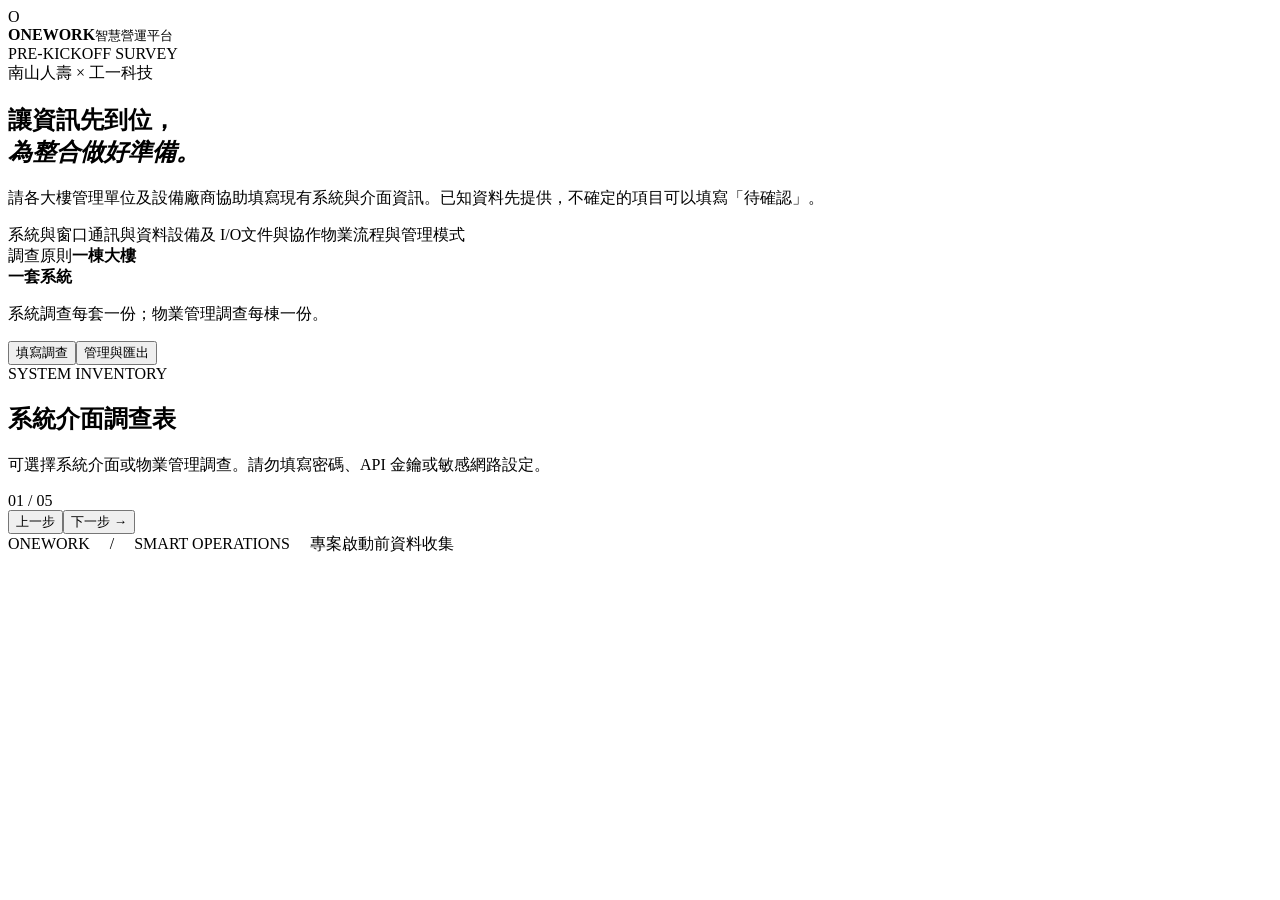
==== public/index.html @ ae4bbdbb "Add inventory survey application" ====
<!doctype html><html lang="zh-Hant"><head><meta charset="utf-8"><meta name="viewport" content="width=device-width,initial-scale=1"><title>南山智慧營運｜系統盤點</title><link rel="stylesheet" href="/style.css"><script defer src="/app.js"></script></head><body><header><div class="brand"><span class="logo">O</span><div><strong>ONEWORK</strong><small>智慧營運平台</small></div></div><span class="badge">PRE-KICKOFF SURVEY</span></header><main><section class="hero"><div><div class="eyebrow">南山人壽 × 工一科技</div><h1>讓資訊先到位，<br><em>為整合做好準備。</em></h1><p>請各大樓管理單位及設備廠商協助填寫現有系統與介面資訊。已知資料先提供，不確定的項目可以填寫「待確認」。</p><div class="chips"><span>系統與窗口</span><span>通訊與資料</span><span>設備及 I/O</span><span>文件與協作</span><span>物業流程與管理模式</span></div></div><aside><span>調查原則</span><strong>一棟大樓<br>一套系統</strong><p>系統調查每套一份；物業管理調查每棟一份。</p></aside></section><nav><button class="active" data-view="survey">填寫調查</button><button data-view="admin">管理與匯出</button></nav><section id="survey"><div class="intro"><div><div class="eyebrow">SYSTEM INVENTORY</div><h2>系統介面調查表</h2><p>可選擇系統介面或物業管理調查。請勿填寫密碼、API 金鑰或敏感網路設定。</p></div><div class="counter"><span id="counter">01</span> / <span id="totalSteps">05</span></div></div><div class="progress"><div id="bar"></div></div><form id="form"><div id="fields"></div><div class="actions"><button type="button" class="secondary" id="back">上一步</button><button type="button" class="primary" id="next">下一步 →</button><button type="submit" class="primary" id="submit" hidden>送出調查</button></div></form><div id="success" class="success" hidden><h2>感謝您的協助</h2><p>資料已送出，工一團隊將依收集結果進行後續整理與技術對接。</p><button class="primary" id="again">填寫另一套系統</button></div></section><section id="admin" hidden><div class="intro"><div><div class="eyebrow">RESPONSE CENTER</div><h2>填答結果</h2><p>管理人員輸入管理密碼後，方可檢視或匯出資料。</p></div></div><div class="adminbar"><input id="adminToken" type="password" placeholder="管理密碼" autocomplete="off"><button id="load" class="primary">查詢結果</button><button id="download" class="secondary" disabled>匯出 CSV</button></div><p id="adminStatus"></p><div id="results"></div></section></main><footer>ONEWORK　 /　 SMART OPERATIONS　 <span>專案啟動前資料收集</span></footer></body></html>
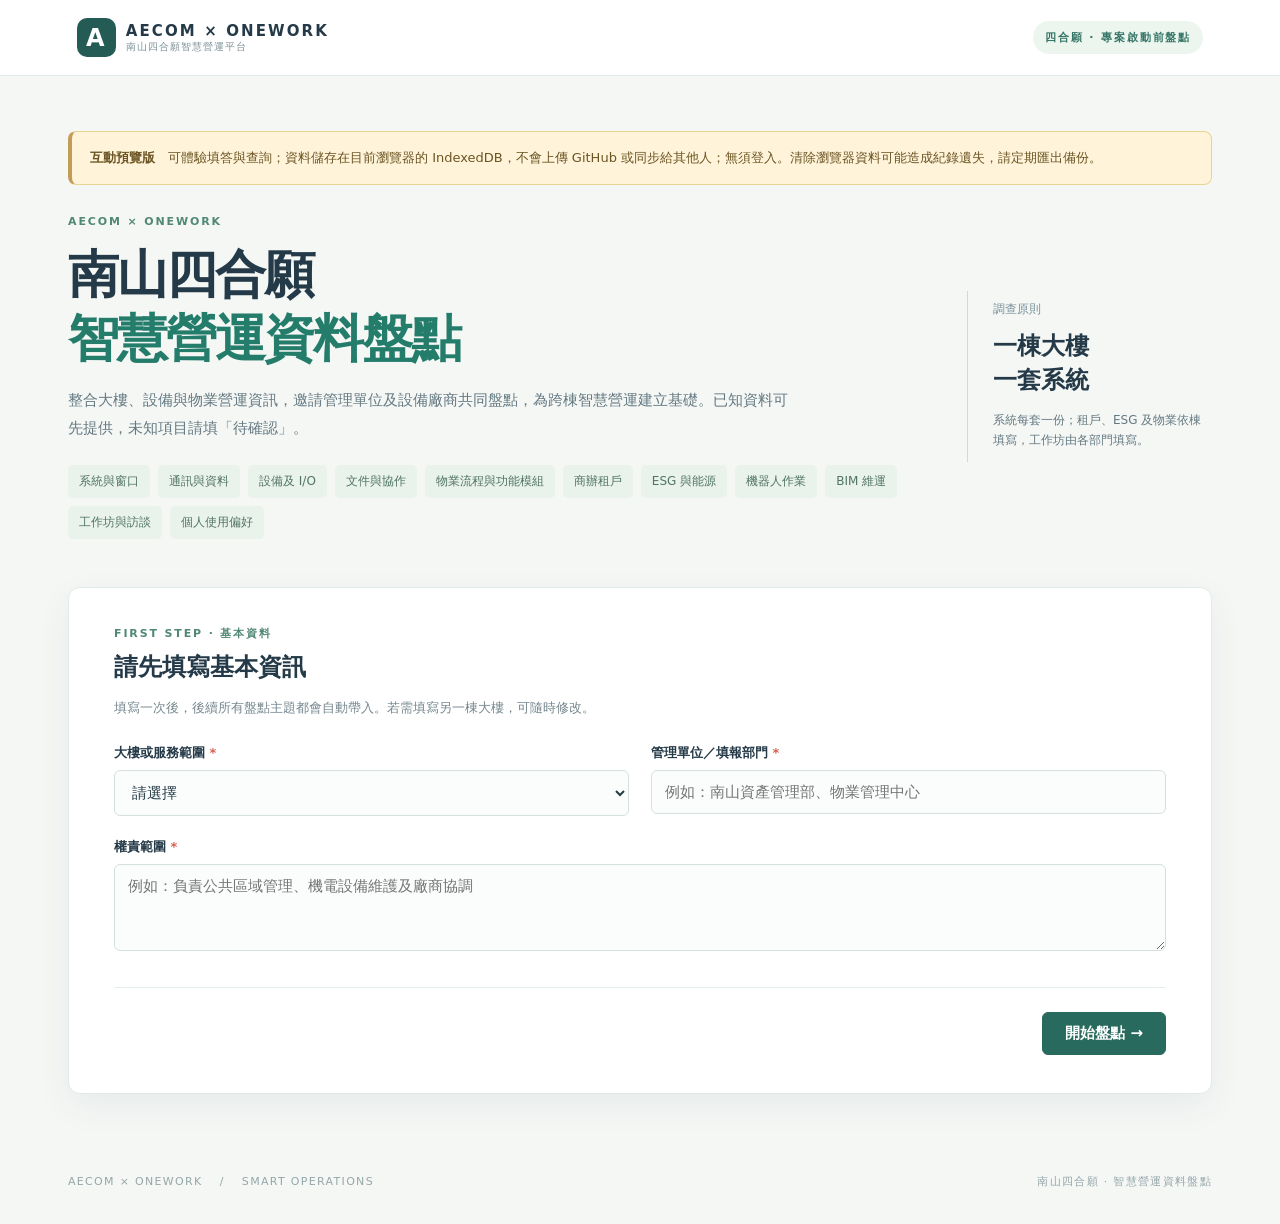
==== commit ced2c9ed: "Add shared SQLite survey storage and dashboard" ====
--- a/public/index.html
+++ b/public/index.html
@@ -1 +1 @@
-<!doctype html><html lang="zh-Hant"><head><meta charset="utf-8"><meta name="viewport" content="width=device-width,initial-scale=1"><title>南山智慧營運｜系統盤點</title><link rel="stylesheet" href="/style.css"><script defer src="/app.js"></script></head><body><header><div class="brand"><span class="logo">O</span><div><strong>ONEWORK</strong><small>智慧營運平台</small></div></div><span class="badge">PRE-KICKOFF SURVEY</span></header><main><section class="hero"><div><div class="eyebrow">南山人壽 × 工一科技</div><h1>讓資訊先到位，<br><em>為整合做好準備。</em></h1><p>請各大樓管理單位及設備廠商協助填寫現有系統與介面資訊。已知資料先提供，不確定的項目可以填寫「待確認」。</p><div class="chips"><span>系統與窗口</span><span>通訊與資料</span><span>設備及 I/O</span><span>文件與協作</span><span>物業流程與管理模式</span></div></div><aside><span>調查原則</span><strong>一棟大樓<br>一套系統</strong><p>系統調查每套一份；物業管理調查每棟一份。</p></aside></section><nav><button class="active" data-view="survey">填寫調查</button><button data-view="admin">管理與匯出</button></nav><section id="survey"><div class="intro"><div><div class="eyebrow">SYSTEM INVENTORY</div><h2>系統介面調查表</h2><p>可選擇系統介面或物業管理調查。請勿填寫密碼、API 金鑰或敏感網路設定。</p></div><div class="counter"><span id="counter">01</span> / <span id="totalSteps">05</span></div></div><div class="progress"><div id="bar"></div></div><form id="form"><div id="fields"></div><div class="actions"><button type="button" class="secondary" id="back">上一步</button><button type="button" class="primary" id="next">下一步 →</button><button type="submit" class="primary" id="submit" hidden>送出調查</button></div></form><div id="success" class="success" hidden><h2>感謝您的協助</h2><p>資料已送出，工一團隊將依收集結果進行後續整理與技術對接。</p><button class="primary" id="again">填寫另一套系統</button></div></section><section id="admin" hidden><div class="intro"><div><div class="eyebrow">RESPONSE CENTER</div><h2>填答結果</h2><p>管理人員輸入管理密碼後，方可檢視或匯出資料。</p></div></div><div class="adminbar"><input id="adminToken" type="password" placeholder="管理密碼" autocomplete="off"><button id="load" class="primary">查詢結果</button><button id="download" class="secondary" disabled>匯出 CSV</button></div><p id="adminStatus"></p><div id="results"></div></section></main><footer>ONEWORK　 /　 SMART OPERATIONS　 <span>專案啟動前資料收集</span></footer></body></html>
+<!doctype html><html lang="zh-Hant"><head><meta charset="utf-8"><meta name="viewport" content="width=device-width,initial-scale=1"><title>南山四合願｜智慧營運平台</title><link rel="stylesheet" href="/style.css"><script defer src="/app.js"></script></head><body><header><div class="brand"><span class="logo">A</span><div><strong>AECOM × ONEWORK</strong><small>南山四合願智慧營運平台</small></div></div><span class="badge">四合願 · 專案啟動前盤點</span></header><main><div class="preview-note"><strong>互動預覽版</strong>　可體驗填答與查詢；資料儲存在目前瀏覽器的 IndexedDB，不會上傳 GitHub 或同步給其他人；無須登入。清除瀏覽器資料可能造成紀錄遺失，請定期匯出備份。</div><section class="hero"><div><div class="eyebrow">AECOM × ONEWORK</div><h1>南山四合願<br><em>智慧營運資料盤點</em></h1><p>整合大樓、設備與物業營運資訊，邀請管理單位及設備廠商共同盤點，為跨棟智慧營運建立基礎。已知資料可先提供，未知項目請填「待確認」。</p><div class="chips"><span>系統與窗口</span><span>通訊與資料</span><span>設備及 I/O</span><span>文件與協作</span><span>物業流程與功能模組</span><span>商辦租戶</span><span>ESG 與能源</span><span>機器人作業</span><span>BIM 維運</span><span>工作坊與訪談</span><span>個人使用偏好</span></div></div><aside><span>調查原則</span><strong>一棟大樓<br>一套系統</strong><p>系統每套一份；租戶、ESG 及物業依棟填寫，工作坊由各部門填寫。 </p></aside></section><section id="basicSection" class="basic-section"><div class="eyebrow">FIRST STEP · 基本資料</div><h2>請先填寫基本資訊</h2><p>填寫一次後，後續所有盤點主題都會自動帶入。若需填寫另一棟大樓，可隨時修改。</p><form id="basicForm"><div class="grid"><div class="field"><label for="basicBuilding">大樓或服務範圍 <span class="required">*</span></label><select id="basicBuilding" required><option value="">請選擇</option><option>南山廣場</option><option>A21</option><option>A26</option><option>跨大樓／總部</option><option>其他</option></select></div><div class="field" id="otherBuildingField" hidden><label for="basicOther">其他大樓或範圍 <span class="required">*</span></label><input id="basicOther" placeholder="請輸入大樓或服務範圍"></div><div class="field"><label for="basicUnit">管理單位／填報部門 <span class="required">*</span></label><input id="basicUnit" required placeholder="例如：南山資產管理部、物業管理中心"></div><div class="field full"><label for="basicScope">權責範圍 <span class="required">*</span></label><textarea id="basicScope" required placeholder="例如：負責公共區域管理、機電設備維護及廠商協調"></textarea></div></div><div class="actions"><button class="primary" type="submit">開始盤點 →</button></div></form></section><div id="surveyWorkspace" hidden><div class="context-strip"><div><span>目前盤點範圍</span><strong id="basicSummary"></strong></div><button id="editBasic" class="secondary" type="button">修改基本資訊</button></div><nav><button class="active" data-view="survey">填寫調查</button><button data-view="dashboard">統計 Dashboard</button><button data-view="admin">管理與匯出</button></nav><section id="survey"><div class="intro"><div><div class="eyebrow">四合願 · 系統與營運盤點</div><h2>系統介面調查表</h2><p>請選擇適合的盤點主題。請勿填寫密碼、API 金鑰或敏感網路設定。</p></div><div class="counter"><span id="counter">01</span> / <span id="totalSteps">05</span></div></div><div class="progress"><div id="bar"></div></div><p id="storageError" class="storage-error" hidden>草稿無法儲存，請確認瀏覽器允許網站儲存資料。</p><form id="form"><div id="fields"></div><div class="actions"><button type="button" class="secondary" id="back">上一步</button><button type="button" class="primary" id="next">下一步 →</button><button type="submit" class="primary" id="submit" hidden>送出調查</button></div></form><div id="success" class="success" hidden><h2>感謝您的協助</h2><p>資料已送出，專案團隊將依收集結果進行後續整理與技術對接。</p><button class="primary" id="again">填寫另一套系統</button></div></section><section id="dashboard" hidden><div class="dashboard-top"><div><div class="eyebrow">SMART OPERATIONS · INVENTORY</div><h2>盤點統計 Dashboard</h2><p>查看各大樓與主題的已送出調查；統計來自已送出的資料，並以基本分類呈現。 </p></div><label class="dashboard-filter">大樓範圍<select id="dashBuilding"><option value="">所有大樓</option></select></label></div><div class="dash-cards"><article><span>已送出盤點</span><strong id="dashTotal">0</strong><small>份調查</small></article><article><span>涉及大樓或範圍</span><strong id="dashBuildings">0</strong><small>個範圍</small></article><article><span>設備及系統調查</span><strong id="dashSystems">0</strong><small>份調查</small></article><article><span>需協助訪談或會議</span><strong id="dashMeetings">0</strong><small>份調查</small></article></div><div class="dash-grid"><article class="dash-panel"><h3>盤點主題分布</h3><p>按已送出的調查類型統計</p><div id="dashTypes"></div></article><article class="dash-panel"><h3>各大樓填答</h3><p>依填報時選擇的大樓或服務範圍</p><div id="dashByBuilding"></div></article><article class="dash-panel"><h3>設備子系統分布</h3><p>依已送出的子系統類別統計</p><div id="dashSubsystem"></div></article><article class="dash-panel"><h3>物業模組盤點狀態</h3><p>以已填寫的模組狀態項目數計算；不是大樓完成率</p><div id="dashStatuses"></div></article></div><div class="dash-note">統計依據為已送出的試填問卷；尚未建立應填總量，因此不推算整體完成率。請勿在公開預覽填入敏感資料。</div></section><section id="admin" hidden><div class="intro"><div><div class="eyebrow">四合願 · 盤點管理</div><h2>填答結果</h2><p>管理員輸入管理密碼後，可檢視及匯出明細。 </p></div></div><div class="adminbar"><input id="adminToken" type="password" placeholder="管理密碼" autocomplete="off"><button id="load" class="primary">查詢結果</button><button id="download" class="secondary" disabled>匯出 CSV</button></div><p id="adminStatus"></p><div id="results"></div></section></div></main><footer>AECOM × ONEWORK　 /　 SMART OPERATIONS　 <span>南山四合願 · 智慧營運資料盤點</span></footer></body></html>
--- a/style.css
+++ b/style.css
@@ -0,0 +1,14 @@
+:root{font-family:Inter,'Noto Sans TC',system-ui,sans-serif;color:#20354a;background:#f4f7f8;font-size:15px}*{box-sizing:border-box}body{margin:0}header{height:76px;background:#fff;display:flex;align-items:center;justify-content:space-between;padding:0 max(6vw,30px);border-bottom:1px solid #e3eaeb}.brand{display:flex;align-items:center;gap:10px;letter-spacing:.14em}.brand small{display:block;letter-spacing:.1em;font-size:10px;color:#7d9198}.logo{background:#0a716f;color:white;width:39px;height:39px;display:grid;place-items:center;font-size:24px;font-weight:bold;border-radius:10px}.badge,.eyebrow{font-size:11px;letter-spacing:.17em;color:#428b89;font-weight:700}.badge{background:#ebf6f3;padding:9px 12px;border-radius:20px}main{max-width:1200px;margin:auto;padding:55px 28px 80px}.hero{display:grid;grid-template-columns:1fr 245px;gap:50px;margin-bottom:48px}.hero h1{font-size:clamp(32px,4vw,51px);line-height:1.25;letter-spacing:-.04em;margin:15px 0}.hero h1 em{font-style:normal;color:#168a81}.hero p{line-height:1.9;color:#647982;max-width:720px}.chips{display:flex;gap:8px;flex-wrap:wrap;margin-top:22px}.chips span{font-size:12px;background:#e6efef;color:#426a6d;padding:8px 11px;border-radius:5px}aside{border-left:1px solid #cbdcdb;padding:8px 0 0 25px;align-self:center}aside span{font-size:12px;color:#789099}aside strong{display:block;font-size:24px;line-height:1.4;margin-top:12px}aside p{font-size:12px;line-height:1.7!important}nav{display:flex;gap:30px;border-bottom:1px solid #d5e0e0}button{cursor:pointer;font:inherit}nav button{border:0;background:none;padding:15px 2px;color:#778b92}nav button.active{color:#116f6b;font-weight:700;border-bottom:3px solid #1d8a80}#survey,#admin{background:#fff;padding:38px 45px 44px;border:1px solid #e1eaea;border-top:0;border-radius:0 0 12px 12px;box-shadow:0 12px 35px #173c4110}.intro{display:flex;justify-content:space-between;align-items:center}.intro h2{font-size:24px;margin:9px 0}.intro p{color:#75878e;font-size:13px}.counter{color:#a6b9bb;font-size:13px}.counter span{font-size:25px;color:#16877e}.progress{height:4px;background:#eaf0ef;margin:20px 0 32px}.progress div{height:100%;background:#158a80;width:20%;transition:.2s}.section-title{font-size:19px;margin:0 0 5px}.hint{color:#809097;font-size:13px;margin:0 0 27px}.grid{display:grid;grid-template-columns:1fr 1fr;gap:22px}.field.full{grid-column:1/-1}label{display:block;font-weight:600;margin-bottom:8px;font-size:13px}.required{color:#d4614e}input,select,textarea{font:inherit;width:100%;padding:12px 13px;border:1px solid #d5e0e1;border-radius:6px;background:#fbfdfd;color:#243b46}textarea{min-height:87px;resize:vertical}input:focus,select:focus,textarea:focus{outline:2px solid #9bd4ca;border-color:#25998e}.field small{display:block;color:#87999d;font-size:12px;margin-top:6px;line-height:1.5}.actions{border-top:1px solid #e7eeee;margin-top:32px;padding-top:24px;display:flex;justify-content:flex-end;gap:10px}.primary,.secondary{border-radius:6px;padding:11px 22px;font-weight:650}.primary{color:white;background:#0a7771;border:1px solid #0a7771}.secondary{background:white;color:#416067;border:1px solid #cfdddd}button:disabled{opacity:.5;cursor:not-allowed}.success{padding:30px 0}.adminbar{display:flex;gap:10px;margin-top:25px}.adminbar input{max-width:350px}.result{border:1px solid #e2eaea;border-radius:8px;margin-top:12px;padding:18px}.result summary{cursor:pointer;font-weight:650}.result dl{display:grid;grid-template-columns:200px 1fr;gap:10px;font-size:13px}.result dt{color:#71858a}.result dd{margin:0;white-space:pre-wrap;overflow-wrap:anywhere}footer{max-width:1200px;margin:auto;padding:0 28px 35px;color:#95a6a9;font-size:11px;letter-spacing:.12em}footer span{float:right}[hidden]{display:none!important}@media(max-width:700px){header{padding:0 20px}.badge{display:none}main{padding:35px 16px}.hero{grid-template-columns:1fr;gap:12px}aside{display:none}#survey,#admin{padding:25px 20px}.grid{grid-template-columns:1fr}.field.full{grid-column:auto}.adminbar{flex-wrap:wrap}.result dl{grid-template-columns:1fr}.result dd{margin-bottom:8px}footer span{display:none}}
+
+.survey-picker{display:flex;gap:8px;margin:0 0 26px}.survey-picker button{border:1px solid #d5e0e1;background:#fff;color:#597477;padding:10px 16px;border-radius:6px}.survey-picker button.selected{background:#e5f3ef;color:#096c65;border-color:#76bbb0;font-weight:700}
+
+.preview-note{padding:15px 18px;margin-bottom:30px;background:#fff4d9;border:1px solid #e8d392;border-radius:8px;color:#6b5423;font-size:13px;line-height:1.7}
+
+/* Nan Shan Si He Yuan visual identity */
+:root{color:#253a48;background:#f5f7f5}.logo{background:#245c55}.hero h1 em{color:#247c6b}.primary{background:#286b5e;border-color:#286b5e}.badge{background:#edf5ef;color:#357566}.eyebrow{color:#508875}.chips span{background:#eaf2ec;color:#507564}.progress div{background:#3f8f76}.login-gate{background:linear-gradient(135deg,#e6efeb 0%,#f6f8f5 55%,#ddebe7 100%)}.login-brand{color:#285448}.login-brand span{color:#a98a55}.login-panel{border-top:5px solid #8eab99}.login-panel h1{color:#24443f}.preview-note{border-left:4px solid #c39c57}.survey-picker button.selected{background:#e8f2eb;color:#286b5e;border-color:#8bb8a1}
+
+.survey-picker{flex-wrap:wrap}.survey-picker button{flex:0 1 auto}
+
+.basic-section{background:#fff;border:1px solid #e1eaea;border-radius:12px;padding:38px 45px;box-shadow:0 12px 35px #173c4110}.basic-section h2{font-size:24px;margin:10px 0}.basic-section>p{color:#75878e;font-size:13px;line-height:1.8;margin-bottom:25px}.context-strip{display:flex;align-items:center;justify-content:space-between;gap:20px;padding:17px 20px;background:#e7f1eb;border-radius:8px;margin-bottom:18px}.context-strip span{display:block;font-size:11px;color:#67877c;margin-bottom:4px}.context-strip strong{font-size:13px;overflow-wrap:anywhere}.context-strip button{white-space:nowrap}@media(max-width:700px){.basic-section{padding:25px 20px}.context-strip{align-items:flex-start;flex-direction:column}}
+
+#dashboard{background:#fff;padding:38px 45px 44px;border:1px solid #e1eaea;border-top:0;border-radius:0 0 12px 12px;box-shadow:0 12px 35px #173c4110}.dashboard-top{display:flex;justify-content:space-between;gap:20px;align-items:center}.dashboard-top h2{font-size:24px;margin:8px 0}.dashboard-top p,.dash-panel p{color:#788d8c;font-size:13px;line-height:1.6}.dashboard-filter{min-width:180px;color:#57736e}.dash-cards{display:grid;grid-template-columns:repeat(4,1fr);gap:14px;margin:25px 0}.dash-cards article{border:1px solid #e3eeea;border-radius:10px;padding:19px;background:#f8fbf9}.dash-cards span,.dash-cards small{display:block;color:#748d85;font-size:12px}.dash-cards strong{display:block;font-size:33px;color:#246c5c;margin:10px 0 4px}.dash-grid{display:grid;grid-template-columns:1fr 1fr;gap:16px}.dash-panel{border:1px solid #e3eeea;border-radius:10px;padding:22px;min-height:210px}.dash-panel h3{font-size:16px;margin:0}.dash-panel p{margin:6px 0 20px}.bar-row{display:grid;grid-template-columns:minmax(100px,150px) 1fr 28px;align-items:center;gap:10px;margin:13px 0;font-size:12px}.bar-label{overflow-wrap:anywhere}.bar-track{height:9px;border-radius:8px;background:#edf3ef;overflow:hidden}.bar-fill{height:100%;background:#48937c;border-radius:8px}.bar-value{text-align:right;color:#527069}.dash-empty{padding:22px 0;color:#9baba6;font-size:13px}.dash-note{padding:14px;margin-top:20px;background:#f7f8f3;color:#718079;font-size:12px;line-height:1.7;border-radius:8px}@media(max-width:700px){#dashboard{padding:25px 20px}.dashboard-top{align-items:flex-start;flex-direction:column}.dash-cards,.dash-grid{grid-template-columns:1fr 1fr}.dash-cards strong{font-size:26px}.bar-row{grid-template-columns:1fr 1fr 25px}}@media(max-width:480px){.dash-grid{grid-template-columns:1fr}}
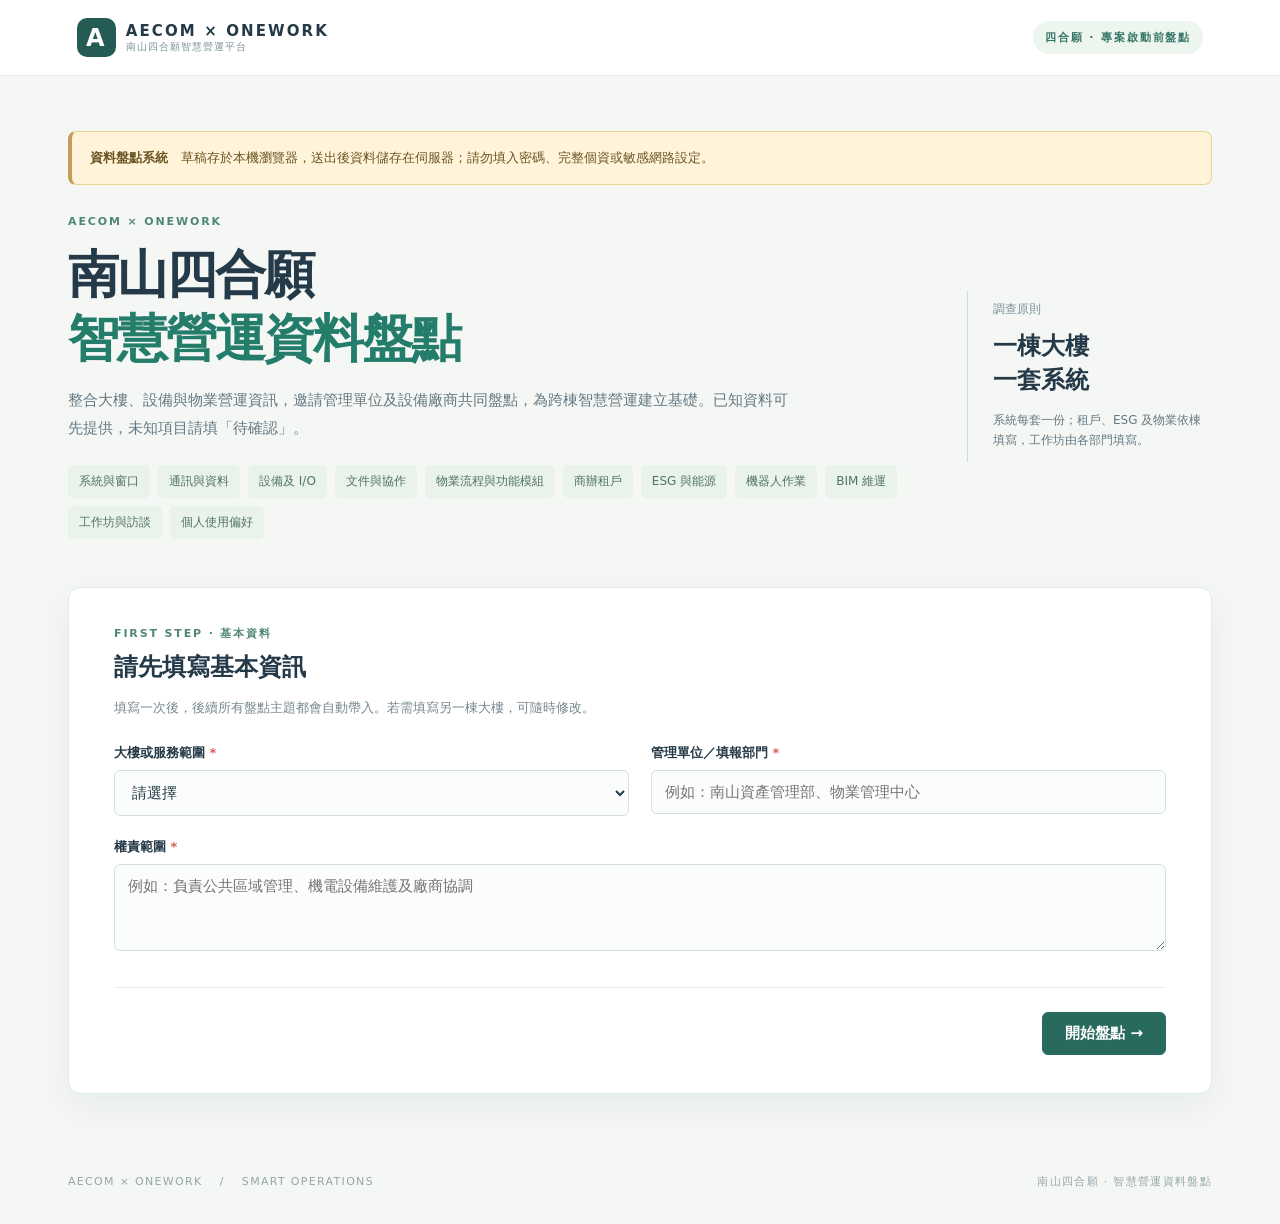
==== commit b7399acb: "Use IndexedDB for drafts and SQLite for shared submissions" ====
--- a/public/index.html
+++ b/public/index.html
@@ -1 +1 @@
-<!doctype html><html lang="zh-Hant"><head><meta charset="utf-8"><meta name="viewport" content="width=device-width,initial-scale=1"><title>南山四合願｜智慧營運平台</title><link rel="stylesheet" href="/style.css"><script defer src="/app.js"></script></head><body><header><div class="brand"><span class="logo">A</span><div><strong>AECOM × ONEWORK</strong><small>南山四合願智慧營運平台</small></div></div><span class="badge">四合願 · 專案啟動前盤點</span></header><main><div class="preview-note"><strong>互動預覽版</strong>　可體驗填答與查詢；資料儲存在目前瀏覽器的 IndexedDB，不會上傳 GitHub 或同步給其他人；無須登入。清除瀏覽器資料可能造成紀錄遺失，請定期匯出備份。</div><section class="hero"><div><div class="eyebrow">AECOM × ONEWORK</div><h1>南山四合願<br><em>智慧營運資料盤點</em></h1><p>整合大樓、設備與物業營運資訊，邀請管理單位及設備廠商共同盤點，為跨棟智慧營運建立基礎。已知資料可先提供，未知項目請填「待確認」。</p><div class="chips"><span>系統與窗口</span><span>通訊與資料</span><span>設備及 I/O</span><span>文件與協作</span><span>物業流程與功能模組</span><span>商辦租戶</span><span>ESG 與能源</span><span>機器人作業</span><span>BIM 維運</span><span>工作坊與訪談</span><span>個人使用偏好</span></div></div><aside><span>調查原則</span><strong>一棟大樓<br>一套系統</strong><p>系統每套一份；租戶、ESG 及物業依棟填寫，工作坊由各部門填寫。 </p></aside></section><section id="basicSection" class="basic-section"><div class="eyebrow">FIRST STEP · 基本資料</div><h2>請先填寫基本資訊</h2><p>填寫一次後，後續所有盤點主題都會自動帶入。若需填寫另一棟大樓，可隨時修改。</p><form id="basicForm"><div class="grid"><div class="field"><label for="basicBuilding">大樓或服務範圍 <span class="required">*</span></label><select id="basicBuilding" required><option value="">請選擇</option><option>南山廣場</option><option>A21</option><option>A26</option><option>跨大樓／總部</option><option>其他</option></select></div><div class="field" id="otherBuildingField" hidden><label for="basicOther">其他大樓或範圍 <span class="required">*</span></label><input id="basicOther" placeholder="請輸入大樓或服務範圍"></div><div class="field"><label for="basicUnit">管理單位／填報部門 <span class="required">*</span></label><input id="basicUnit" required placeholder="例如：南山資產管理部、物業管理中心"></div><div class="field full"><label for="basicScope">權責範圍 <span class="required">*</span></label><textarea id="basicScope" required placeholder="例如：負責公共區域管理、機電設備維護及廠商協調"></textarea></div></div><div class="actions"><button class="primary" type="submit">開始盤點 →</button></div></form></section><div id="surveyWorkspace" hidden><div class="context-strip"><div><span>目前盤點範圍</span><strong id="basicSummary"></strong></div><button id="editBasic" class="secondary" type="button">修改基本資訊</button></div><nav><button class="active" data-view="survey">填寫調查</button><button data-view="dashboard">統計 Dashboard</button><button data-view="admin">管理與匯出</button></nav><section id="survey"><div class="intro"><div><div class="eyebrow">四合願 · 系統與營運盤點</div><h2>系統介面調查表</h2><p>請選擇適合的盤點主題。請勿填寫密碼、API 金鑰或敏感網路設定。</p></div><div class="counter"><span id="counter">01</span> / <span id="totalSteps">05</span></div></div><div class="progress"><div id="bar"></div></div><p id="storageError" class="storage-error" hidden>草稿無法儲存，請確認瀏覽器允許網站儲存資料。</p><form id="form"><div id="fields"></div><div class="actions"><button type="button" class="secondary" id="back">上一步</button><button type="button" class="primary" id="next">下一步 →</button><button type="submit" class="primary" id="submit" hidden>送出調查</button></div></form><div id="success" class="success" hidden><h2>感謝您的協助</h2><p>資料已送出，專案團隊將依收集結果進行後續整理與技術對接。</p><button class="primary" id="again">填寫另一套系統</button></div></section><section id="dashboard" hidden><div class="dashboard-top"><div><div class="eyebrow">SMART OPERATIONS · INVENTORY</div><h2>盤點統計 Dashboard</h2><p>查看各大樓與主題的已送出調查；統計來自已送出的資料，並以基本分類呈現。 </p></div><label class="dashboard-filter">大樓範圍<select id="dashBuilding"><option value="">所有大樓</option></select></label></div><div class="dash-cards"><article><span>已送出盤點</span><strong id="dashTotal">0</strong><small>份調查</small></article><article><span>涉及大樓或範圍</span><strong id="dashBuildings">0</strong><small>個範圍</small></article><article><span>設備及系統調查</span><strong id="dashSystems">0</strong><small>份調查</small></article><article><span>需協助訪談或會議</span><strong id="dashMeetings">0</strong><small>份調查</small></article></div><div class="dash-grid"><article class="dash-panel"><h3>盤點主題分布</h3><p>按已送出的調查類型統計</p><div id="dashTypes"></div></article><article class="dash-panel"><h3>各大樓填答</h3><p>依填報時選擇的大樓或服務範圍</p><div id="dashByBuilding"></div></article><article class="dash-panel"><h3>設備子系統分布</h3><p>依已送出的子系統類別統計</p><div id="dashSubsystem"></div></article><article class="dash-panel"><h3>物業模組盤點狀態</h3><p>以已填寫的模組狀態項目數計算；不是大樓完成率</p><div id="dashStatuses"></div></article></div><div class="dash-note">統計依據為已送出的試填問卷；尚未建立應填總量，因此不推算整體完成率。請勿在公開預覽填入敏感資料。</div></section><section id="admin" hidden><div class="intro"><div><div class="eyebrow">四合願 · 盤點管理</div><h2>填答結果</h2><p>管理員輸入管理密碼後，可檢視及匯出明細。 </p></div></div><div class="adminbar"><input id="adminToken" type="password" placeholder="管理密碼" autocomplete="off"><button id="load" class="primary">查詢結果</button><button id="download" class="secondary" disabled>匯出 CSV</button></div><p id="adminStatus"></p><div id="results"></div></section></div></main><footer>AECOM × ONEWORK　 /　 SMART OPERATIONS　 <span>南山四合願 · 智慧營運資料盤點</span></footer></body></html>
+<!doctype html><html lang="zh-Hant"><head><meta charset="utf-8"><meta name="viewport" content="width=device-width,initial-scale=1"><title>南山四合願｜智慧營運平台</title><link rel="stylesheet" href="/style.css"><script defer src="/app.js"></script></head><body><header><div class="brand"><span class="logo">A</span><div><strong>AECOM × ONEWORK</strong><small>南山四合願智慧營運平台</small></div></div><span class="badge">四合願 · 專案啟動前盤點</span></header><main><div class="preview-note"><strong>資料盤點系統</strong>　草稿存於本機瀏覽器，送出後資料儲存在伺服器；請勿填入密碼、完整個資或敏感網路設定。</div><section class="hero"><div><div class="eyebrow">AECOM × ONEWORK</div><h1>南山四合願<br><em>智慧營運資料盤點</em></h1><p>整合大樓、設備與物業營運資訊，邀請管理單位及設備廠商共同盤點，為跨棟智慧營運建立基礎。已知資料可先提供，未知項目請填「待確認」。</p><div class="chips"><span>系統與窗口</span><span>通訊與資料</span><span>設備及 I/O</span><span>文件與協作</span><span>物業流程與功能模組</span><span>商辦租戶</span><span>ESG 與能源</span><span>機器人作業</span><span>BIM 維運</span><span>工作坊與訪談</span><span>個人使用偏好</span></div></div><aside><span>調查原則</span><strong>一棟大樓<br>一套系統</strong><p>系統每套一份；租戶、ESG 及物業依棟填寫，工作坊由各部門填寫。 </p></aside></section><section id="basicSection" class="basic-section"><div class="eyebrow">FIRST STEP · 基本資料</div><h2>請先填寫基本資訊</h2><p>填寫一次後，後續所有盤點主題都會自動帶入。若需填寫另一棟大樓，可隨時修改。</p><form id="basicForm"><div class="grid"><div class="field"><label for="basicBuilding">大樓或服務範圍 <span class="required">*</span></label><select id="basicBuilding" required><option value="">請選擇</option><option>南山廣場</option><option>A21</option><option>A26</option><option>跨大樓／總部</option><option>其他</option></select></div><div class="field" id="otherBuildingField" hidden><label for="basicOther">其他大樓或範圍 <span class="required">*</span></label><input id="basicOther" placeholder="請輸入大樓或服務範圍"></div><div class="field"><label for="basicUnit">管理單位／填報部門 <span class="required">*</span></label><input id="basicUnit" required placeholder="例如：南山資產管理部、物業管理中心"></div><div class="field full"><label for="basicScope">權責範圍 <span class="required">*</span></label><textarea id="basicScope" required placeholder="例如：負責公共區域管理、機電設備維護及廠商協調"></textarea></div></div><div class="actions"><button class="primary" type="submit">開始盤點 →</button></div></form></section><div id="surveyWorkspace" hidden><div class="context-strip"><div><span>目前盤點範圍</span><strong id="basicSummary"></strong></div><button id="editBasic" class="secondary" type="button">修改基本資訊</button></div><nav><button class="active" data-view="survey">填寫調查</button><button data-view="dashboard">統計 Dashboard</button><button data-view="admin">管理與匯出</button></nav><section id="survey"><div class="intro"><div><div class="eyebrow">四合願 · 系統與營運盤點</div><h2>系統介面調查表</h2><p>請選擇適合的盤點主題。請勿填寫密碼、API 金鑰或敏感網路設定。</p></div><div class="counter"><span id="counter">01</span> / <span id="totalSteps">05</span></div></div><div class="progress"><div id="bar"></div></div><p id="storageError" class="storage-error" hidden>草稿無法儲存，請確認瀏覽器允許網站儲存資料。</p><form id="form"><div id="fields"></div><div class="actions"><button type="button" class="secondary" id="back">上一步</button><button type="button" class="primary" id="next">下一步 →</button><button type="submit" class="primary" id="submit" hidden>送出調查</button></div></form><div id="success" class="success" hidden><h2>感謝您的協助</h2><p>資料已送出，專案團隊將依收集結果進行後續整理與技術對接。</p><button class="primary" id="again">填寫另一套系統</button></div></section><section id="dashboard" hidden><div class="dashboard-top"><div><div class="eyebrow">SMART OPERATIONS · INVENTORY</div><h2>盤點統計 Dashboard</h2><p>查看各大樓與主題的已送出調查；統計來自已送出的資料，並以基本分類呈現。 </p></div><label class="dashboard-filter">大樓範圍<select id="dashBuilding"><option value="">所有大樓</option></select></label></div><div class="dash-cards"><article><span>已送出盤點</span><strong id="dashTotal">0</strong><small>份調查</small></article><article><span>涉及大樓或範圍</span><strong id="dashBuildings">0</strong><small>個範圍</small></article><article><span>設備及系統調查</span><strong id="dashSystems">0</strong><small>份調查</small></article><article><span>需協助訪談或會議</span><strong id="dashMeetings">0</strong><small>份調查</small></article></div><div class="dash-grid"><article class="dash-panel"><h3>盤點主題分布</h3><p>按已送出的調查類型統計</p><div id="dashTypes"></div></article><article class="dash-panel"><h3>各大樓填答</h3><p>依填報時選擇的大樓或服務範圍</p><div id="dashByBuilding"></div></article><article class="dash-panel"><h3>設備子系統分布</h3><p>依已送出的子系統類別統計</p><div id="dashSubsystem"></div></article><article class="dash-panel"><h3>物業模組盤點狀態</h3><p>以已填寫的模組狀態項目數計算；不是大樓完成率</p><div id="dashStatuses"></div></article></div><div class="dash-note">統計依據為已送出的問卷；尚未建立應填總量，因此不推算整體完成率。請勿在公開預覽填入敏感資料。</div></section><section id="admin" hidden><div class="intro"><div><div class="eyebrow">四合願 · 盤點管理</div><h2>填答結果</h2><p>管理員輸入管理密碼後，可檢視及匯出明細。 </p></div></div><div class="adminbar"><input id="adminToken" type="password" placeholder="管理密碼" autocomplete="off"><button id="load" class="primary">查詢結果</button><button id="download" class="secondary" disabled>匯出 CSV</button></div><p id="adminStatus"></p><div id="results"></div></section></div></main><footer>AECOM × ONEWORK　 /　 SMART OPERATIONS　 <span>南山四合願 · 智慧營運資料盤點</span></footer></body></html>
